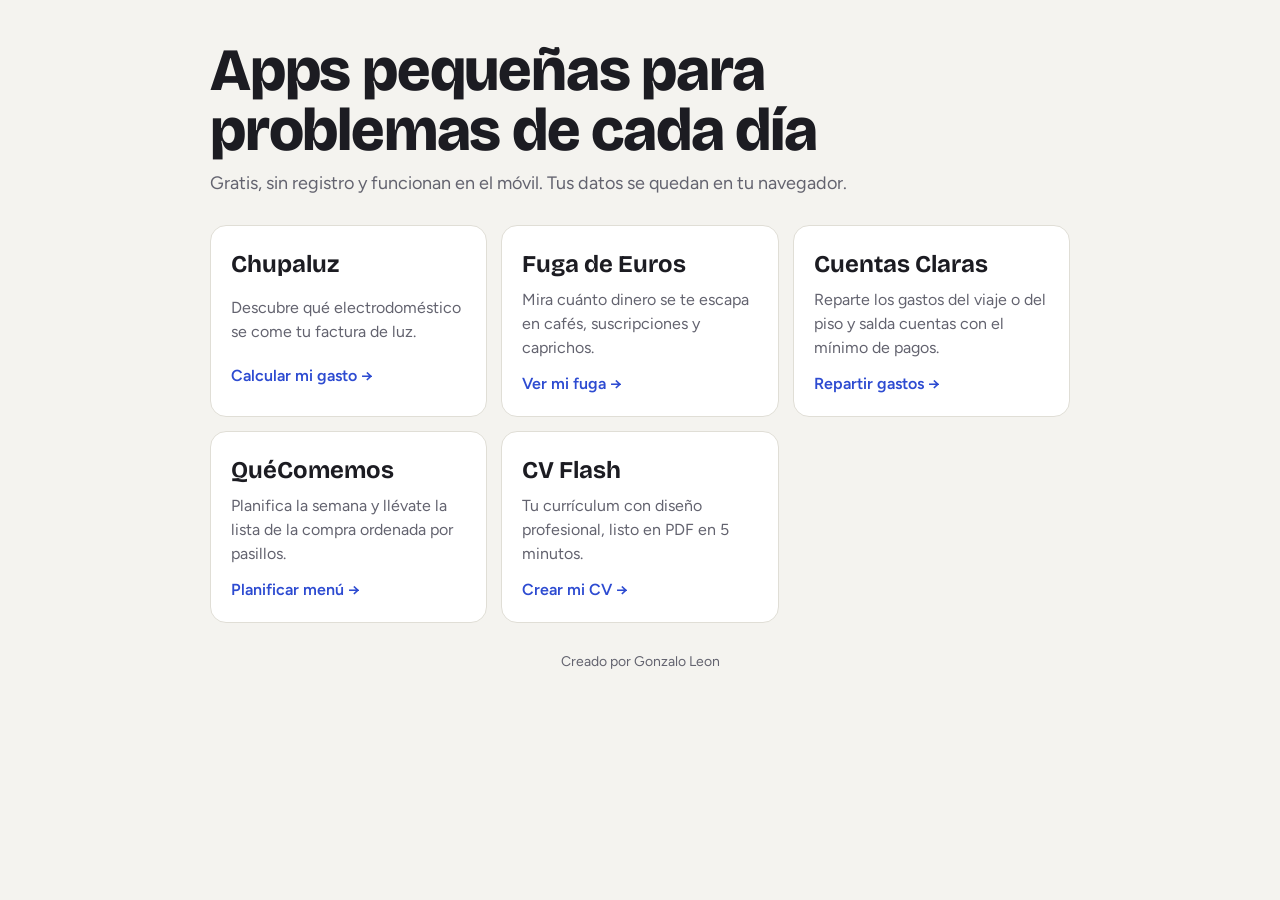
==== index.html @ 24021d11 "Publicar cinco micro apps: Chupaluz, Fuga de Euros, Cuentas Claras, QuéComemos y CV Flash Co-Authore" ====
<!doctype html>
<html lang="es">
<head>
<meta charset="utf-8">
<meta name="viewport" content="width=device-width,initial-scale=1,viewport-fit=cover">
<title>Apps Útiles de Gonzalo</title>
<meta name="description" content="Cinco apps gratis para el día a día: luz, ahorro, gastos compartidos, menú semanal y currículum.">
<link rel="stylesheet" href="https://fonts.googleapis.com/css2?family=Bricolage+Grotesque:opsz,wght@12..96,600..800&family=Figtree:wght@400;500;600&display=swap">
<style>
:root{--bg:#f4f3ef;--surface:#fff;--ink:#1c1c22;--muted:#63636f;--line:#e0ded6;--accent:#2d4bd1;
 --display:"Bricolage Grotesque",system-ui,sans-serif;--body:"Figtree",system-ui,sans-serif}
@media (prefers-color-scheme:dark){:root{--bg:#121216;--surface:#1b1b21;--ink:#ececf1;--muted:#9d9daa;--line:#2b2b33;--accent:#8ea0ff;color-scheme:dark}}
*{box-sizing:border-box}
body{margin:0;background:var(--bg);color:var(--ink);font-family:var(--body);line-height:1.5;padding:40px max(16px,env(safe-area-inset-right,0px)) 56px max(16px,env(safe-area-inset-left,0px))}
.wrap{max-width:860px;margin:0 auto;display:grid;gap:28px}
h1{font-family:var(--display);font-weight:800;font-size:clamp(34px,8vw,60px);line-height:1;margin:0;letter-spacing:-.02em;text-wrap:balance}
.sub{color:var(--muted);font-size:18px;margin:10px 0 0;max-width:56ch}
.grid{display:grid;grid-template-columns:repeat(auto-fill,minmax(250px,1fr));gap:14px}
a.app{display:grid;gap:6px;background:var(--surface);border:1px solid var(--line);border-radius:16px;padding:20px;color:inherit;text-decoration:none;transition:transform .15s,border-color .15s}
a.app:hover,a.app:focus-visible{transform:translateY(-2px);border-color:var(--accent);outline:none}
.app b{font-family:var(--display);font-size:24px;font-weight:700}
.app span{color:var(--muted)}
.app i{font-style:normal;font-weight:600;color:var(--accent);margin-top:6px}
footer{color:var(--muted);font-size:14px;text-align:center}
@media (prefers-reduced-motion:reduce){a.app{transition:none}}
</style>
</head>
<body>
<div class="wrap">
  <header>
    <h1>Apps pequeñas para problemas de cada día</h1>
    <p class="sub">Gratis, sin registro y funcionan en el móvil. Tus datos se quedan en tu navegador.</p>
  </header>
  <div class="grid">
    <a class="app" href="chupaluz/"><b>Chupaluz</b><span>Descubre qué electrodoméstico se come tu factura de luz.</span><i>Calcular mi gasto →</i></a>
    <a class="app" href="fuga-de-euros/"><b>Fuga de Euros</b><span>Mira cuánto dinero se te escapa en cafés, suscripciones y caprichos.</span><i>Ver mi fuga →</i></a>
    <a class="app" href="cuentas-claras/"><b>Cuentas Claras</b><span>Reparte los gastos del viaje o del piso y salda cuentas con el mínimo de pagos.</span><i>Repartir gastos →</i></a>
    <a class="app" href="quecomemos/"><b>QuéComemos</b><span>Planifica la semana y llévate la lista de la compra ordenada por pasillos.</span><i>Planificar menú →</i></a>
    <a class="app" href="cv-flash/"><b>CV Flash</b><span>Tu currículum con diseño profesional, listo en PDF en 5 minutos.</span><i>Crear mi CV →</i></a>
  </div>
  <footer>Creado por Gonzalo Leon</footer>
</div>
</body>
</html>
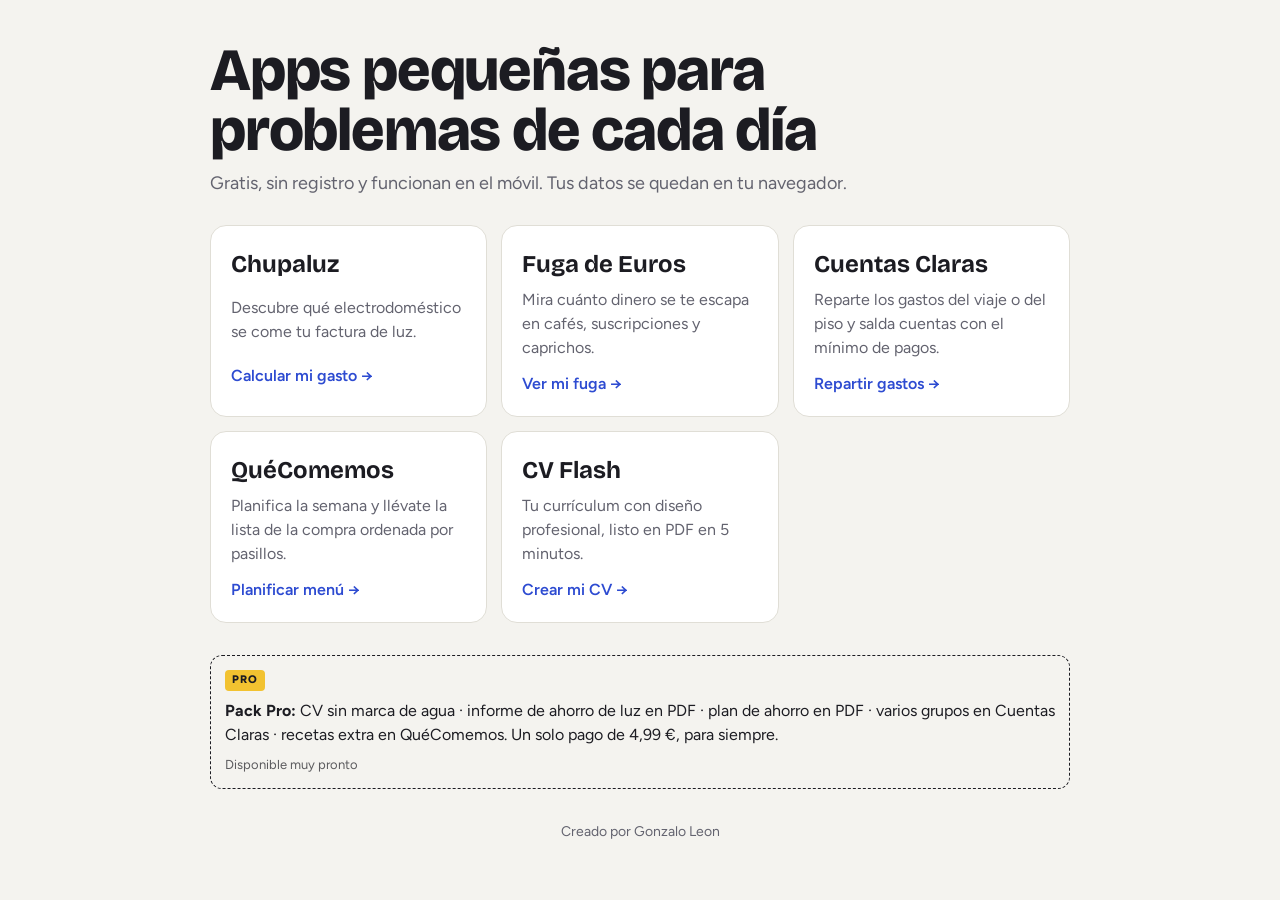
==== commit 7756f761: "Añadir Pack Pro: un solo pago desbloquea las cinco apps - pro.js compartido con el enlace de pago y " ====
--- a/index.html
+++ b/index.html
@@ -24,6 +24,7 @@
 footer{color:var(--muted);font-size:14px;text-align:center}
 @media (prefers-reduced-motion:reduce){a.app{transition:none}}
 </style>
+<script src="pro.js"></script>
 </head>
 <body>
 <div class="wrap">
@@ -38,7 +39,16 @@
     <a class="app" href="quecomemos/"><b>QuéComemos</b><span>Planifica la semana y llévate la lista de la compra ordenada por pasillos.</span><i>Planificar menú →</i></a>
     <a class="app" href="cv-flash/"><b>CV Flash</b><span>Tu currículum con diseño profesional, listo en PDF en 5 minutos.</span><i>Crear mi CV →</i></a>
   </div>
+  <section id="pro" aria-live="polite"></section>
   <footer>Creado por Gonzalo Leon</footer>
 </div>
+<script>
+var box=document.getElementById('pro');
+if(window.PRO){
+  box.innerHTML='<div class="pro-box"><span class="pro-tag">PRO</span><p><b>'+(window.PRO_JUST_UNLOCKED?'¡Gracias por tu compra! ':'')+'Pack Pro activado</b> en este navegador. Ya tienes desbloqueadas las 5 apps.</p></div>';
+}else{
+  box.innerHTML='<div class="pro-box"><span class="pro-tag">PRO</span><p><b>Pack Pro:</b> CV sin marca de agua · informe de ahorro de luz en PDF · plan de ahorro en PDF · varios grupos en Cuentas Claras · recetas extra en QuéComemos. Un solo pago de '+window.PRECIO_PRO+', para siempre.</p>'+(window.PAGO_URL?'<a class="pro-buy" href="'+window.PAGO_URL+'">Desbloquear Pack Pro</a>':'<span class="pro-soon">Disponible muy pronto</span>')+'</div>';
+}
+</script>
 </body>
 </html>
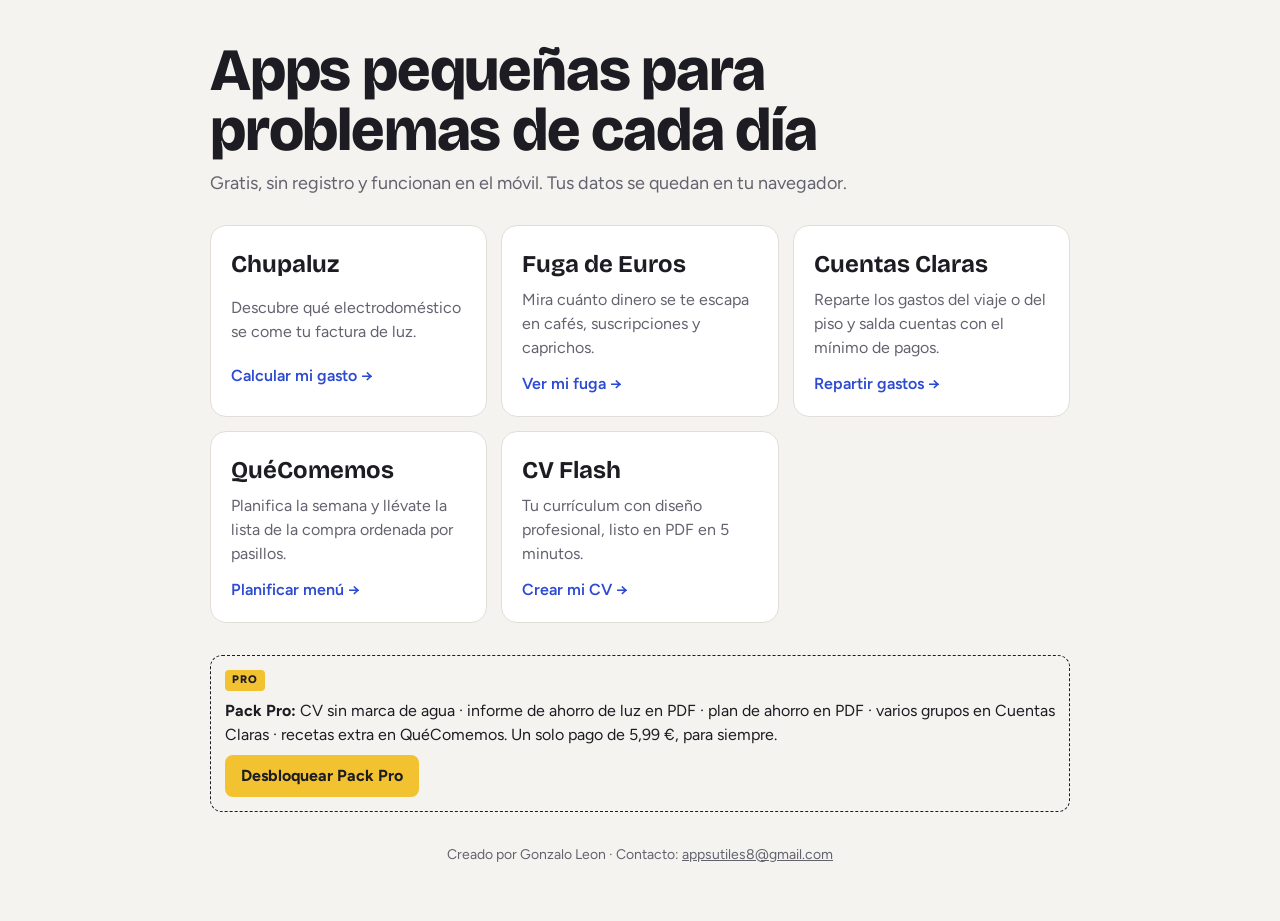
==== commit 70586244: "Añadir email de contacto appsutiles8@gmail.com en todas las apps Co-Authored-By: Claude Opus 5.5 <no" ====
--- a/index.html
+++ b/index.html
@@ -40,12 +40,12 @@
     <a class="app" href="cv-flash/"><b>CV Flash</b><span>Tu currículum con diseño profesional, listo en PDF en 5 minutos.</span><i>Crear mi CV →</i></a>
   </div>
   <section id="pro" aria-live="polite"></section>
-  <footer>Creado por Gonzalo Leon</footer>
+  <footer>Creado por Gonzalo Leon · Contacto: <a href="mailto:appsutiles8@gmail.com" style="color:inherit">appsutiles8@gmail.com</a></footer>
 </div>
 <script>
 var box=document.getElementById('pro');
 if(window.PRO){
-  box.innerHTML='<div class="pro-box"><span class="pro-tag">PRO</span><p><b>'+(window.PRO_JUST_UNLOCKED?'¡Gracias por tu compra! ':'')+'Pack Pro activado</b> en este navegador. Ya tienes desbloqueadas las 5 apps.</p></div>';
+  box.innerHTML='<div class="pro-box"><span class="pro-tag">PRO</span><p><b>'+(window.PRO_JUST_UNLOCKED?'¡Gracias por tu compra! ':'')+'Pack Pro activado</b> en este navegador. Ya tienes desbloqueadas las 5 apps. ¿Algún problema con tu compra? Escribe a appsutiles8@gmail.com</p></div>';
 }else{
   box.innerHTML='<div class="pro-box"><span class="pro-tag">PRO</span><p><b>Pack Pro:</b> CV sin marca de agua · informe de ahorro de luz en PDF · plan de ahorro en PDF · varios grupos en Cuentas Claras · recetas extra en QuéComemos. Un solo pago de '+window.PRECIO_PRO+', para siempre.</p>'+(window.PAGO_URL?'<a class="pro-buy" href="'+window.PAGO_URL+'">Desbloquear Pack Pro</a>':'<span class="pro-soon">Disponible muy pronto</span>')+'</div>';
 }
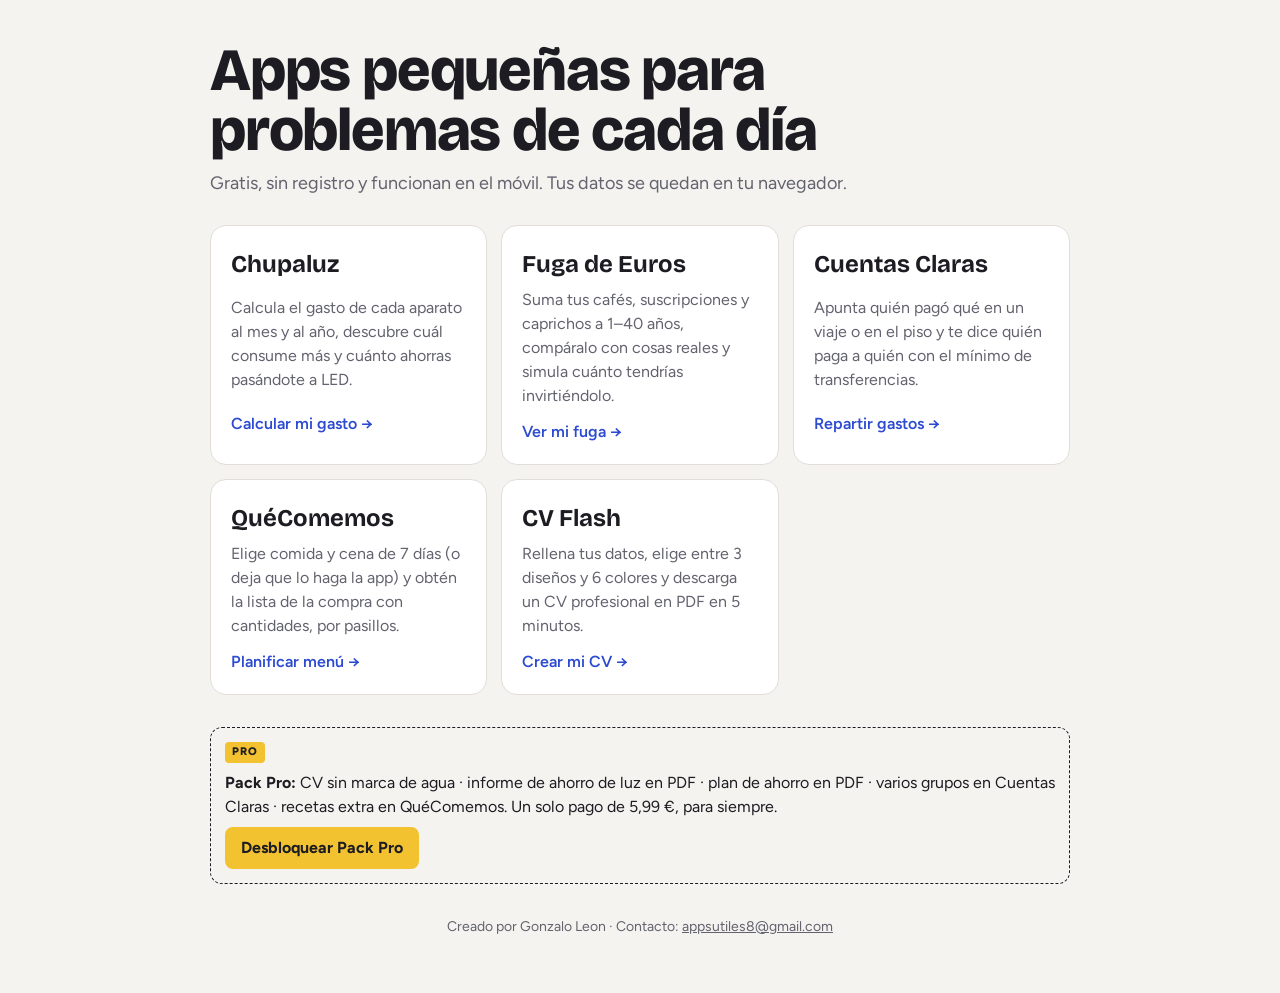
==== commit b85757d1: "Explicar cómo funciona cada app y añadir calculadora LED con lámparas de Amazon en Chupaluz Co-Autho" ====
--- a/index.html
+++ b/index.html
@@ -33,11 +33,11 @@
     <p class="sub">Gratis, sin registro y funcionan en el móvil. Tus datos se quedan en tu navegador.</p>
   </header>
   <div class="grid">
-    <a class="app" href="chupaluz/"><b>Chupaluz</b><span>Descubre qué electrodoméstico se come tu factura de luz.</span><i>Calcular mi gasto →</i></a>
-    <a class="app" href="fuga-de-euros/"><b>Fuga de Euros</b><span>Mira cuánto dinero se te escapa en cafés, suscripciones y caprichos.</span><i>Ver mi fuga →</i></a>
-    <a class="app" href="cuentas-claras/"><b>Cuentas Claras</b><span>Reparte los gastos del viaje o del piso y salda cuentas con el mínimo de pagos.</span><i>Repartir gastos →</i></a>
-    <a class="app" href="quecomemos/"><b>QuéComemos</b><span>Planifica la semana y llévate la lista de la compra ordenada por pasillos.</span><i>Planificar menú →</i></a>
-    <a class="app" href="cv-flash/"><b>CV Flash</b><span>Tu currículum con diseño profesional, listo en PDF en 5 minutos.</span><i>Crear mi CV →</i></a>
+    <a class="app" href="chupaluz/"><b>Chupaluz</b><span>Calcula el gasto de cada aparato al mes y al año, descubre cuál consume más y cuánto ahorras pasándote a LED.</span><i>Calcular mi gasto →</i></a>
+    <a class="app" href="fuga-de-euros/"><b>Fuga de Euros</b><span>Suma tus cafés, suscripciones y caprichos a 1–40 años, compáralo con cosas reales y simula cuánto tendrías invirtiéndolo.</span><i>Ver mi fuga →</i></a>
+    <a class="app" href="cuentas-claras/"><b>Cuentas Claras</b><span>Apunta quién pagó qué en un viaje o en el piso y te dice quién paga a quién con el mínimo de transferencias.</span><i>Repartir gastos →</i></a>
+    <a class="app" href="quecomemos/"><b>QuéComemos</b><span>Elige comida y cena de 7 días (o deja que lo haga la app) y obtén la lista de la compra con cantidades, por pasillos.</span><i>Planificar menú →</i></a>
+    <a class="app" href="cv-flash/"><b>CV Flash</b><span>Rellena tus datos, elige entre 3 diseños y 6 colores y descarga un CV profesional en PDF en 5 minutos.</span><i>Crear mi CV →</i></a>
   </div>
   <section id="pro" aria-live="polite"></section>
   <footer>Creado por Gonzalo Leon · Contacto: <a href="mailto:appsutiles8@gmail.com" style="color:inherit">appsutiles8@gmail.com</a></footer>
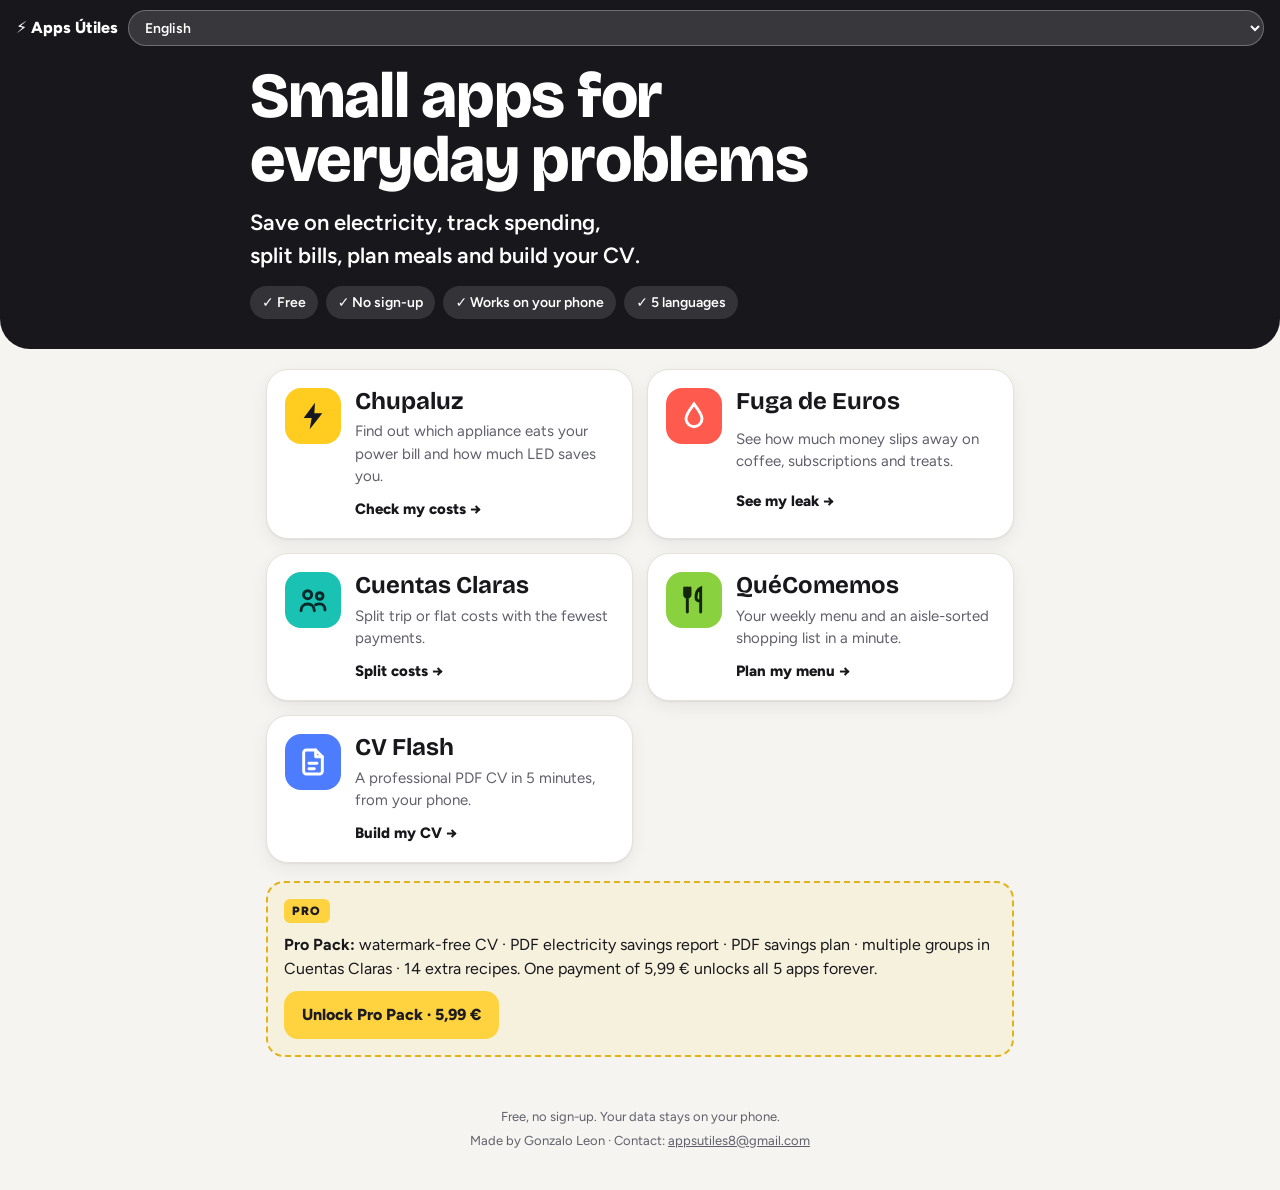
==== commit dc0e64d5: "Rediseño de las 5 apps y la portada, en español, francés, inglés, italiano y portugués Co-Authored-B" ====
--- a/index.html
+++ b/index.html
@@ -3,52 +3,63 @@
 <head>
 <meta charset="utf-8">
 <meta name="viewport" content="width=device-width,initial-scale=1,viewport-fit=cover">
-<title>Apps Útiles de Gonzalo</title>
+<title>Apps Útiles</title>
 <meta name="description" content="Cinco apps gratis para el día a día: luz, ahorro, gastos compartidos, menú semanal y currículum.">
-<link rel="stylesheet" href="https://fonts.googleapis.com/css2?family=Bricolage+Grotesque:opsz,wght@12..96,600..800&family=Figtree:wght@400;500;600&display=swap">
+<link rel="preconnect" href="https://fonts.googleapis.com">
+<link rel="stylesheet" href="https://fonts.googleapis.com/css2?family=Bricolage+Grotesque:opsz,wght@12..96,600..800&family=Figtree:wght@400;500;600;700;800&display=swap">
+<link rel="stylesheet" href="ui.css">
+<script src="i18n.js"></script>
+<script src="pro.js"></script>
 <style>
-:root{--bg:#f4f3ef;--surface:#fff;--ink:#1c1c22;--muted:#63636f;--line:#e0ded6;--accent:#2d4bd1;
- --display:"Bricolage Grotesque",system-ui,sans-serif;--body:"Figtree",system-ui,sans-serif}
-@media (prefers-color-scheme:dark){:root{--bg:#121216;--surface:#1b1b21;--ink:#ececf1;--muted:#9d9daa;--line:#2b2b33;--accent:#8ea0ff;color-scheme:dark}}
-*{box-sizing:border-box}
-body{margin:0;background:var(--bg);color:var(--ink);font-family:var(--body);line-height:1.5;padding:40px max(16px,env(safe-area-inset-right,0px)) 56px max(16px,env(safe-area-inset-left,0px))}
-.wrap{max-width:860px;margin:0 auto;display:grid;gap:28px}
-h1{font-family:var(--display);font-weight:800;font-size:clamp(34px,8vw,60px);line-height:1;margin:0;letter-spacing:-.02em;text-wrap:balance}
-.sub{color:var(--muted);font-size:18px;margin:10px 0 0;max-width:56ch}
-.grid{display:grid;grid-template-columns:repeat(auto-fill,minmax(250px,1fr));gap:14px}
-a.app{display:grid;gap:6px;background:var(--surface);border:1px solid var(--line);border-radius:16px;padding:20px;color:inherit;text-decoration:none;transition:transform .15s,border-color .15s}
-a.app:hover,a.app:focus-visible{transform:translateY(-2px);border-color:var(--accent);outline:none}
-.app b{font-family:var(--display);font-size:24px;font-weight:700}
-.app span{color:var(--muted)}
-.app i{font-style:normal;font-weight:600;color:var(--accent);margin-top:6px}
-footer{color:var(--muted);font-size:14px;text-align:center}
-@media (prefers-reduced-motion:reduce){a.app{transition:none}}
+:root{--hero:#17171c;--hero-ink:#fff;--accent:#ffd23f;--accent-ink:#17171c}
+.hero h1{font-size:clamp(36px,10vw,64px);max-width:14ch;text-wrap:balance}
+.apps{display:grid;grid-template-columns:repeat(auto-fill,minmax(260px,1fr));gap:14px}
+a.app{display:grid;grid-template-columns:auto 1fr;gap:6px 14px;align-items:start;text-decoration:none;color:inherit;background:var(--surface);border:1px solid var(--line);border-radius:22px;padding:18px;box-shadow:var(--shadow);transition:transform .15s,border-color .15s}
+a.app:hover,a.app:focus-visible{transform:translateY(-3px);border-color:var(--c);outline:none}
+a.app .ic{grid-row:span 3;width:56px;height:56px;border-radius:16px;background:var(--c);color:var(--ci);display:grid;place-items:center}
+a.app .ic svg{width:32px;height:32px}
+a.app b{font-family:var(--display);font-size:24px;line-height:1.1}
+a.app span{color:var(--muted);font-size:15px}
+a.app i{font-style:normal;font-weight:800;font-size:15px;margin-top:4px}
+.trust{display:flex;flex-wrap:wrap;gap:8px}
+.trust span{background:rgb(255 255 255 / .12);border-radius:999px;padding:6px 12px;font-size:14px;font-weight:600}
 </style>
-<script src="pro.js"></script>
 </head>
 <body>
-<div class="wrap">
-  <header>
-    <h1>Apps pequeñas para problemas de cada día</h1>
-    <p class="sub">Gratis, sin registro y funcionan en el móvil. Tus datos se quedan en tu navegador.</p>
-  </header>
-  <div class="grid">
-    <a class="app" href="chupaluz/"><b>Chupaluz</b><span>Calcula el gasto de cada aparato al mes y al año, descubre cuál consume más y cuánto ahorras pasándote a LED.</span><i>Calcular mi gasto →</i></a>
-    <a class="app" href="fuga-de-euros/"><b>Fuga de Euros</b><span>Suma tus cafés, suscripciones y caprichos a 1–40 años, compáralo con cosas reales y simula cuánto tendrías invirtiéndolo.</span><i>Ver mi fuga →</i></a>
-    <a class="app" href="cuentas-claras/"><b>Cuentas Claras</b><span>Apunta quién pagó qué en un viaje o en el piso y te dice quién paga a quién con el mínimo de transferencias.</span><i>Repartir gastos →</i></a>
-    <a class="app" href="quecomemos/"><b>QuéComemos</b><span>Elige comida y cena de 7 días (o deja que lo haga la app) y obtén la lista de la compra con cantidades, por pasillos.</span><i>Planificar menú →</i></a>
-    <a class="app" href="cv-flash/"><b>CV Flash</b><span>Rellena tus datos, elige entre 3 diseños y 6 colores y descarga un CV profesional en PDF en 5 minutos.</span><i>Crear mi CV →</i></a>
+<header class="top"><span style="font-weight:800;white-space:nowrap">⚡ Apps Útiles</span><select class="lang"></select></header>
+<section class="hero">
+  <div class="hero-in">
+    <h1 data-i18n="h1">Apps pequeñas para problemas de cada día</h1>
+    <p class="tagline" data-i18n="sub">Ahorra en la luz, controla tus gastos, reparte cuentas, organiza tus comidas y crea tu CV.</p>
+    <div class="trust"><span data-i18n="t1">✓ Gratis</span><span data-i18n="t2">✓ Sin registro</span><span data-i18n="t3">✓ Funciona en el móvil</span><span data-i18n="t4">✓ 5 idiomas</span></div>
   </div>
-  <section id="pro" aria-live="polite"></section>
-  <footer>Creado por Gonzalo Leon · Contacto: <a href="mailto:appsutiles8@gmail.com" style="color:inherit">appsutiles8@gmail.com</a></footer>
-</div>
+</section>
+<main class="wrap">
+  <div class="apps" id="apps"></div>
+  <section id="pro"></section>
+</main>
+<footer data-auto></footer>
 <script>
-var box=document.getElementById('pro');
-if(window.PRO){
-  box.innerHTML='<div class="pro-box"><span class="pro-tag">PRO</span><p><b>'+(window.PRO_JUST_UNLOCKED?'¡Gracias por tu compra! ':'')+'Pack Pro activado</b> en este navegador. Ya tienes desbloqueadas las 5 apps. ¿Algún problema con tu compra? Escribe a appsutiles8@gmail.com</p></div>';
-}else{
-  box.innerHTML='<div class="pro-box"><span class="pro-tag">PRO</span><p><b>Pack Pro:</b> CV sin marca de agua · informe de ahorro de luz en PDF · plan de ahorro en PDF · varios grupos en Cuentas Claras · recetas extra en QuéComemos. Un solo pago de '+window.PRECIO_PRO+', para siempre.</p>'+(window.PAGO_URL?'<a class="pro-buy" href="'+window.PAGO_URL+'">Desbloquear Pack Pro</a>':'<span class="pro-soon">Disponible muy pronto</span>')+'</div>';
-}
+const D={
+ h1:['Apps pequeñas para problemas de cada día','Des petites applis pour les soucis du quotidien','Small apps for everyday problems','Piccole app per i problemi di ogni giorno','Pequenas apps para problemas do dia a dia'],
+ sub:['Ahorra en la luz, controla tus gastos, reparte cuentas, organiza tus comidas y crea tu CV.','Économisez sur l’électricité, maîtrisez vos dépenses, partagez les comptes, organisez vos repas et créez votre CV.','Save on electricity, track spending, split bills, plan meals and build your CV.','Risparmia sulla luce, controlla le spese, dividi i conti, organizza i pasti e crea il tuo CV.','Poupe na luz, controle os gastos, divida contas, organize as refeições e crie o seu CV.'],
+ t1:['✓ Gratis','✓ Gratuit','✓ Free','✓ Gratis','✓ Grátis'],t2:['✓ Sin registro','✓ Sans inscription','✓ No sign-up','✓ Senza registrazione','✓ Sem registo'],t3:['✓ Funciona en el móvil','✓ Fonctionne sur mobile','✓ Works on your phone','✓ Funziona sul telefono','✓ Funciona no telemóvel'],t4:['✓ 5 idiomas','✓ 5 langues','✓ 5 languages','✓ 5 lingue','✓ 5 idiomas'],
+ proOn:['<b>{j}Pack Pro activado</b> en este navegador. Ya tienes desbloqueadas las 5 apps. ¿Algún problema? Escribe a appsutiles8@gmail.com','<b>{j}Pack Pro activé</b> sur ce navigateur. Les 5 apps sont débloquées. Un souci ? Écrivez à appsutiles8@gmail.com','<b>{j}Pro Pack active</b> in this browser. All 5 apps are unlocked. Any issue? Email appsutiles8@gmail.com','<b>{j}Pack Pro attivo</b> su questo browser. Le 5 app sono sbloccate. Problemi? Scrivi a appsutiles8@gmail.com','<b>{j}Pack Pro ativado</b> neste navegador. As 5 apps estão desbloqueadas. Algum problema? Escreva para appsutiles8@gmail.com'],
+ thanks:['¡Gracias por tu compra! ','Merci pour votre achat ! ','Thanks for your purchase! ','Grazie per l’acquisto! ','Obrigado pela compra! '],
+ proList:['<b>Pack Pro:</b> CV sin marca de agua · informe de ahorro de luz en PDF · plan de ahorro en PDF · varios grupos en Cuentas Claras · 14 recetas extra.','<b>Pack Pro :</b> CV sans filigrane · rapport d’économies d’électricité en PDF · plan d’épargne en PDF · plusieurs groupes dans Cuentas Claras · 14 recettes en plus.','<b>Pro Pack:</b> watermark-free CV · PDF electricity savings report · PDF savings plan · multiple groups in Cuentas Claras · 14 extra recipes.','<b>Pack Pro:</b> CV senza filigrana · report di risparmio luce in PDF · piano di risparmio in PDF · più gruppi in Cuentas Claras · 14 ricette extra.','<b>Pack Pro:</b> CV sem marca de água · relatório de poupança de luz em PDF · plano de poupança em PDF · vários grupos no Cuentas Claras · 14 receitas extra.']
+};
+const APPS=[
+ ['chupaluz/','Chupaluz','#ffcc1f','#16181f','<path fill="currentColor" d="M13.5 2 5 13.5h6l-1.5 8.5L19 10h-6z"/>',['Descubre qué aparato se come tu factura de luz y cuánto ahorras con LED.','Découvrez quel appareil fait grimper votre facture et combien vous économisez avec des LED.','Find out which appliance eats your power bill and how much LED saves you.','Scopri quale apparecchio si mangia la bolletta e quanto risparmi con i LED.','Descubra que aparelho come a sua fatura da luz e quanto poupa com LED.'],['Calcular mi gasto →','Calculer ma dépense →','Check my costs →','Calcola la mia spesa →','Calcular o meu gasto →']],
+ ['fuga-de-euros/','Fuga de Euros','#ff5a4e','#fff','<path fill="none" stroke="currentColor" stroke-width="2.2" stroke-linecap="round" d="M12 3c3 4 6 7.5 6 11a6 6 0 0 1-12 0c0-3.5 3-7 6-11z"/>',['Mira cuánto dinero se te escapa en cafés, suscripciones y caprichos.','Voyez combien d’argent part en cafés, abonnements et petits plaisirs.','See how much money slips away on coffee, subscriptions and treats.','Guarda quanti soldi ti scappano tra caffè, abbonamenti e sfizi.','Veja quanto dinheiro foge em cafés, subscrições e caprichos.'],['Ver mi fuga →','Voir ma fuite →','See my leak →','Vedi la mia fuga →','Ver a minha fuga →']],
+ ['cuentas-claras/','Cuentas Claras','#19c2b3','#06292a','<g fill="none" stroke="currentColor" stroke-width="2.2" stroke-linecap="round"><circle cx="8" cy="8" r="3"/><circle cx="17" cy="9" r="2.5"/><path d="M3 20c0-3 2.2-5 5-5s5 2 5 5M14 15.5c.9-.4 1.9-.6 3-.6 2.3 0 4 1.7 4 4.6"/></g>',['Reparte los gastos del viaje o del piso con el mínimo de pagos.','Partagez les dépenses du voyage ou de la coloc avec un minimum de virements.','Split trip or flat costs with the fewest payments.','Dividi le spese del viaggio o della casa con il minimo di pagamenti.','Divida os gastos da viagem ou da casa com o mínimo de pagamentos.'],['Repartir gastos →','Partager les dépenses →','Split costs →','Dividi le spese →','Dividir gastos →']],
+ ['quecomemos/','QuéComemos','#8ad13f','#13250b','<path fill="none" stroke="currentColor" stroke-width="2.2" stroke-linecap="round" d="M7 3v8M5 3v5a2 2 0 0 0 4 0V3M7 11v10M17 21V3c-2.2 1-3.5 3.5-3.5 7 0 1.7 1.2 3 3.5 3"/>',['El menú de la semana y la lista de la compra por pasillos, en un minuto.','Le menu de la semaine et la liste de courses par rayon, en une minute.','Your weekly menu and an aisle-sorted shopping list in a minute.','Il menu della settimana e la lista della spesa per reparti, in un minuto.','O menu da semana e a lista de compras por corredor, num minuto.'],['Planificar menú →','Planifier le menu →','Plan my menu →','Pianifica il menu →','Planear menu →']],
+ ['cv-flash/','CV Flash','#4d7cff','#fff','<g fill="none" stroke="currentColor" stroke-width="2.2" stroke-linecap="round" stroke-linejoin="round"><path d="M14 3H7a2 2 0 0 0-2 2v14a2 2 0 0 0 2 2h10a2 2 0 0 0 2-2V8z"/><path d="M14 3v5h5M9 13h6M9 17h4"/></g>',['Tu currículum profesional en PDF en 5 minutos, desde el móvil.','Votre CV professionnel en PDF en 5 minutes, depuis le téléphone.','A professional PDF CV in 5 minutes, from your phone.','Il tuo CV professionale in PDF in 5 minuti, dal telefono.','O seu CV profissional em PDF em 5 minutos, no telemóvel.'],['Crear mi CV →','Créer mon CV →','Build my CV →','Crea il mio CV →','Criar o meu CV →']]
+];
+applyI18n(D);
+document.getElementById('apps').innerHTML=APPS.map(a=>`<a class="app" href="${a[0]}?lang=${LANG}" style="--c:${a[2]};--ci:${a[3]}"><span class="ic"><svg viewBox="0 0 24 24" aria-hidden="true">${a[4]}</svg></span><b>${a[1]}</b><span>${T(a[5])}</span><i style="color:inherit">${T(a[6])}</i></a>`).join('');
+const box=document.getElementById('pro');
+if(window.PRO)box.innerHTML=`<div class="pro-box"><span class="pro-tag">PRO</span><p>${T(D.proOn,{j:window.PRO_JUST_UNLOCKED?T(D.thanks):''})}</p></div>`;
+else box.innerHTML=proBanner(T(D.proList));
 </script>
 </body>
 </html>
--- a/ui.css
+++ b/ui.css
@@ -0,0 +1,95 @@
+/* Apps Útiles · diseño común
+   Cada app define --hero, --hero-ink, --accent, --accent-ink y --soft en su propio :root */
+:root{
+  --bg:#f5f4f0; --surface:#ffffff; --ink:#17171c; --muted:#5f5f6b; --line:#e4e2db;
+  --ok:#18864b; --bad:#c43d2b;
+  --hero:#17171c; --hero-ink:#ffffff; --accent:#2f5bea; --accent-ink:#ffffff; --soft:#eef1fd;
+  --display:"Bricolage Grotesque","Inter Display","Inter",system-ui,sans-serif;
+  --body:"Figtree","Inter",system-ui,-apple-system,sans-serif;
+  --shadow:0 1px 2px rgb(20 20 30 / .06),0 6px 18px rgb(20 20 30 / .06);
+}
+@media (prefers-color-scheme:dark){:root{
+  --bg:#111115; --surface:#1b1b21; --ink:#ececf1; --muted:#a2a2b0; --line:#2c2c35;
+  --ok:#53c98a; --bad:#ff7d6b; --shadow:none; color-scheme:dark}}
+*{box-sizing:border-box}
+[hidden]{display:none!important}
+html{-webkit-text-size-adjust:100%}
+body{margin:0;background:var(--bg);color:var(--ink);font-family:var(--body);font-size:16px;line-height:1.5}
+a{color:inherit}
+img{max-width:100%}
+:focus-visible{outline:3px solid var(--accent);outline-offset:2px}
+@media (prefers-reduced-motion:reduce){*{transition:none!important;animation:none!important}}
+
+/* barra superior */
+.top{position:sticky;top:0;z-index:20;display:flex;justify-content:space-between;align-items:center;gap:10px;
+  padding:10px max(16px,env(safe-area-inset-right,0px)) 10px max(16px,env(safe-area-inset-left,0px));
+  background:var(--hero);color:var(--hero-ink)}
+.top a{text-decoration:none;font-weight:700;font-size:14px;opacity:.9;white-space:nowrap}
+.lang{font:inherit;font-size:14px;font-weight:600;color:var(--hero-ink);background:rgb(255 255 255 / .14);
+  border:1px solid rgb(255 255 255 / .28);border-radius:999px;padding:6px 12px;min-height:36px}
+.lang option{color:#111;background:#fff}
+
+/* cabecera de la app */
+.hero{background:var(--hero);color:var(--hero-ink);border-radius:0 0 30px 30px;
+  padding:8px max(16px,env(safe-area-inset-right,0px)) 30px max(16px,env(safe-area-inset-left,0px))}
+.hero-in{max-width:780px;margin:0 auto;display:grid;gap:14px}
+.brand{display:flex;align-items:center;gap:14px}
+.icon{width:62px;height:62px;flex:none;border-radius:18px;background:var(--accent);color:var(--accent-ink);display:grid;place-items:center}
+.icon svg{width:36px;height:36px}
+.hero h1{font-family:var(--display);font-weight:800;font-size:clamp(34px,9vw,52px);line-height:1;margin:0;letter-spacing:-.02em}
+.tagline{font-size:clamp(18px,4.6vw,22px);font-weight:600;margin:0;max-width:30ch;text-wrap:balance}
+.steps{list-style:none;margin:4px 0 0;padding:0;display:grid;grid-template-columns:repeat(3,minmax(0,1fr));gap:8px}
+.steps li{background:rgb(255 255 255 / .12);border-radius:14px;padding:10px;font-size:14px;font-weight:600;line-height:1.3;display:grid;gap:6px;align-content:start}
+.steps b{width:28px;height:28px;border-radius:50%;background:var(--accent);color:var(--accent-ink);display:grid;place-items:center;font-size:15px}
+@media (max-width:420px){.steps li{font-size:13px;padding:8px}}
+
+/* contenido */
+.wrap{max-width:780px;margin:0 auto;display:grid;gap:18px;
+  padding:20px max(16px,env(safe-area-inset-right,0px)) 40px max(16px,env(safe-area-inset-left,0px))}
+.card{background:var(--surface);border:1px solid var(--line);border-radius:20px;padding:18px;box-shadow:var(--shadow);display:grid;gap:14px;min-width:0}
+.card h2{font-family:var(--display);font-size:24px;line-height:1.15;margin:0;text-wrap:balance}
+.card h2 .n{display:inline-grid;place-items:center;width:30px;height:30px;border-radius:50%;background:var(--accent);color:var(--accent-ink);font-size:16px;margin-right:8px;vertical-align:3px}
+.help{color:var(--muted);font-size:14px;margin:-6px 0 0}
+.muted{color:var(--muted)}
+.result{background:var(--hero);color:var(--hero-ink);border:none}
+.result .lbl{font-size:13px;letter-spacing:.06em;text-transform:uppercase;opacity:.8;font-weight:600}
+.big{font-family:var(--display);font-weight:800;font-size:clamp(48px,14vw,76px);line-height:1;color:var(--accent);font-variant-numeric:tabular-nums;letter-spacing:-.02em;overflow-wrap:anywhere}
+.stats{display:grid;grid-template-columns:repeat(2,minmax(0,1fr));gap:10px}
+.stats div:last-child:nth-child(odd){grid-column:1/-1}
+.stats div{background:rgb(255 255 255 / .08);border-radius:14px;padding:10px 12px}
+.stats b{display:block;font-family:var(--display);font-size:20px;font-variant-numeric:tabular-nums;overflow-wrap:anywhere}
+
+label.f{display:grid;gap:4px;font-size:13px;font-weight:600;color:var(--muted);min-width:0}
+input,select,textarea{font:inherit;font-size:16px;color:var(--ink);background:var(--bg);border:1.5px solid var(--line);border-radius:12px;padding:10px 12px;min-height:46px;width:100%;min-width:0}
+.result input,.result select{background:rgb(255 255 255 / .1);color:var(--hero-ink);border-color:rgb(255 255 255 / .25)}
+input:focus,select:focus,textarea:focus{border-color:var(--accent);outline:none}
+textarea{min-height:80px;resize:vertical}
+.btn{font:inherit;font-weight:800;font-size:16px;border:none;border-radius:14px;padding:13px 20px;min-height:50px;cursor:pointer;background:var(--accent);color:var(--accent-ink);display:inline-flex;align-items:center;justify-content:center;gap:8px;text-decoration:none}
+.btn.ghost{background:transparent;color:var(--ink);border:1.5px solid var(--line)}
+.btn.small{min-height:40px;padding:8px 14px;font-size:14px;border-radius:12px}
+.btn:active{transform:translateY(1px)}
+.row{display:flex;flex-wrap:wrap;gap:10px;align-items:center}
+.row>*{min-width:0}
+.grid2{display:grid;grid-template-columns:repeat(2,minmax(0,1fr));gap:10px}
+.grid3{display:grid;grid-template-columns:repeat(3,minmax(0,1fr));gap:10px}
+.grid3>.wide{grid-column:1/-1}
+@media (max-width:460px){.grid3:not(.keep){grid-template-columns:repeat(2,minmax(0,1fr))}.grid3.keep label.f{font-size:12px}}
+.chips{display:flex;flex-wrap:wrap;gap:8px}
+.chip{font:inherit;font-size:14px;font-weight:600;border:1.5px dashed var(--accent);color:var(--ink);background:var(--soft);border-radius:999px;padding:8px 14px;cursor:pointer;min-height:40px}
+.x{font:inherit;border:none;background:none;color:var(--muted);font-size:24px;line-height:1;cursor:pointer;width:40px;height:40px;border-radius:10px;flex:none}
+.x:hover{background:var(--bg)}
+.tip{background:var(--soft);border-radius:16px;padding:14px 16px;border-left:6px solid var(--accent)}
+.msg{font-size:14px;color:var(--muted);min-height:1em}
+.tw{overflow-x:auto}
+table{width:100%;border-collapse:collapse;font-size:15px;font-variant-numeric:tabular-nums}
+th,td{text-align:left;padding:9px 6px;border-bottom:1px solid var(--line)}
+th{font-size:12px;text-transform:uppercase;letter-spacing:.05em;color:var(--muted)}
+
+/* usos */
+.uses{display:grid;grid-template-columns:repeat(auto-fill,minmax(210px,1fr));gap:10px}
+.use{border:1px solid var(--line);border-radius:16px;padding:14px;display:grid;gap:4px;align-content:start;background:var(--bg)}
+.use b{font-size:16px}
+.use span{font-size:14px;color:var(--muted)}
+
+footer{max-width:780px;margin:0 auto;padding:10px 16px 40px;text-align:center;color:var(--muted);font-size:13px;display:grid;gap:4px}
+footer a{color:inherit}
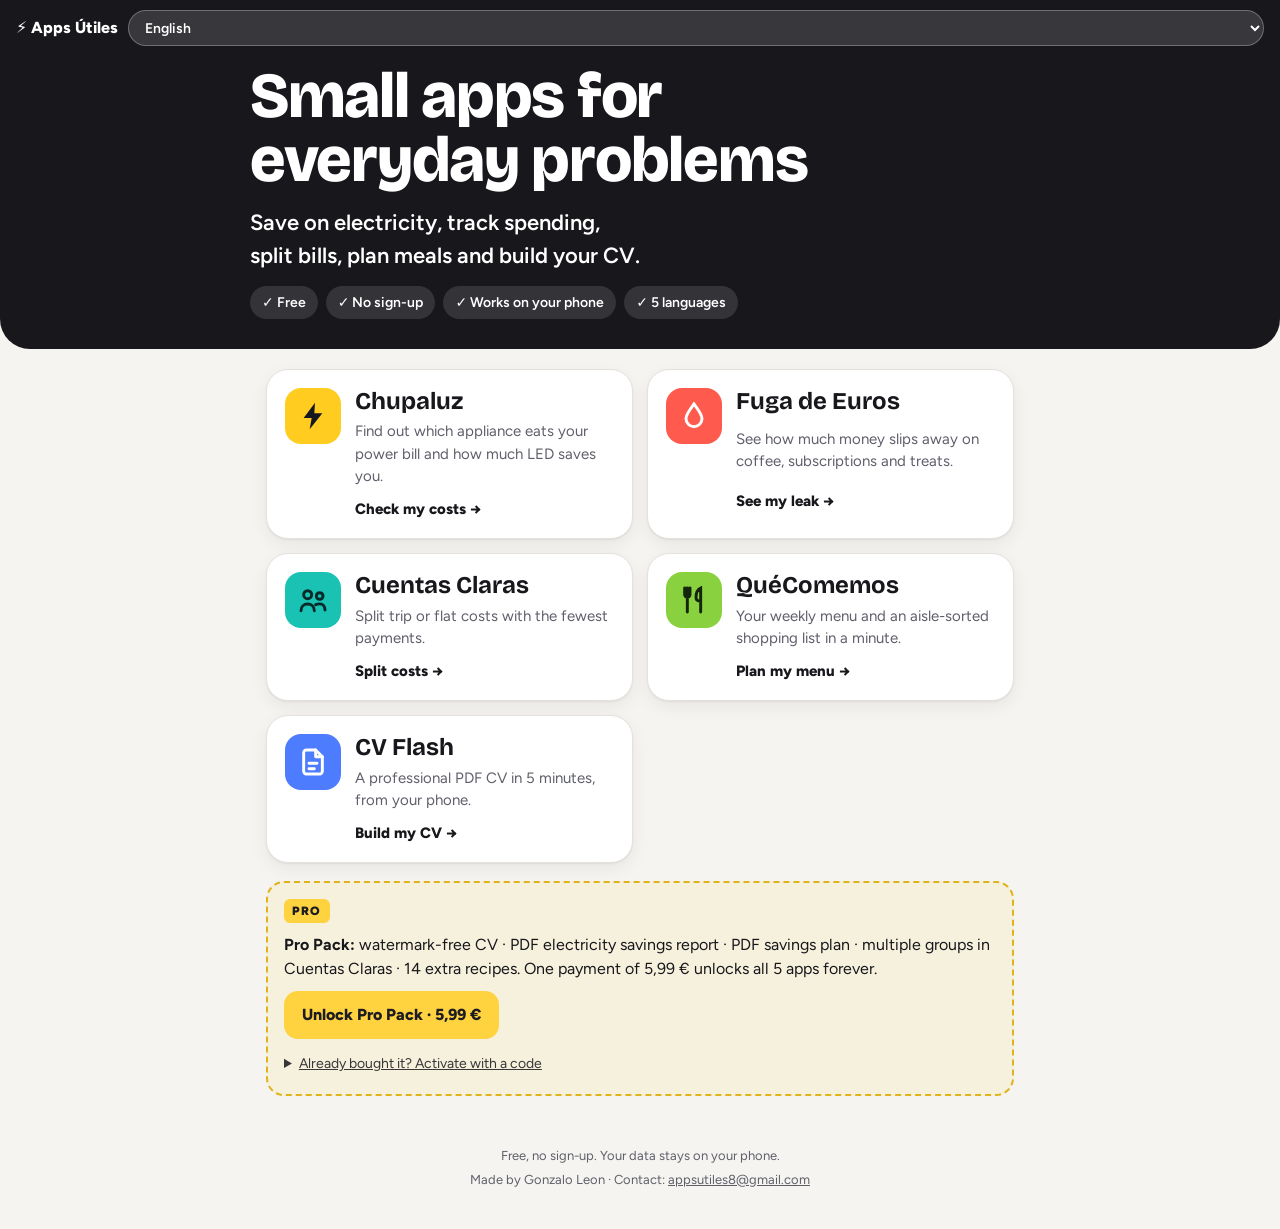
==== commit 57f6df72: "Ejemplos de uso, descargas en imagen y PDF, sin zoom, comida de hoy y 16 platos, pagos parciales y 4" ====
--- a/index.html
+++ b/index.html
@@ -2,7 +2,7 @@
 <html lang="es">
 <head>
 <meta charset="utf-8">
-<meta name="viewport" content="width=device-width,initial-scale=1,viewport-fit=cover">
+<meta name="viewport" content="width=device-width,initial-scale=1,maximum-scale=1,user-scalable=no,viewport-fit=cover">
 <title>Apps Útiles</title>
 <meta name="description" content="Cinco apps gratis para el día a día: luz, ahorro, gastos compartidos, menú semanal y currículum.">
 <link rel="preconnect" href="https://fonts.googleapis.com">
@@ -10,6 +10,7 @@
 <link rel="stylesheet" href="ui.css">
 <script src="i18n.js"></script>
 <script src="pro.js"></script>
+<script src="tools.js"></script>
 <style>
 :root{--hero:#17171c;--hero-ink:#fff;--accent:#ffd23f;--accent-ink:#17171c}
 .hero h1{font-size:clamp(36px,10vw,64px);max-width:14ch;text-wrap:balance}
